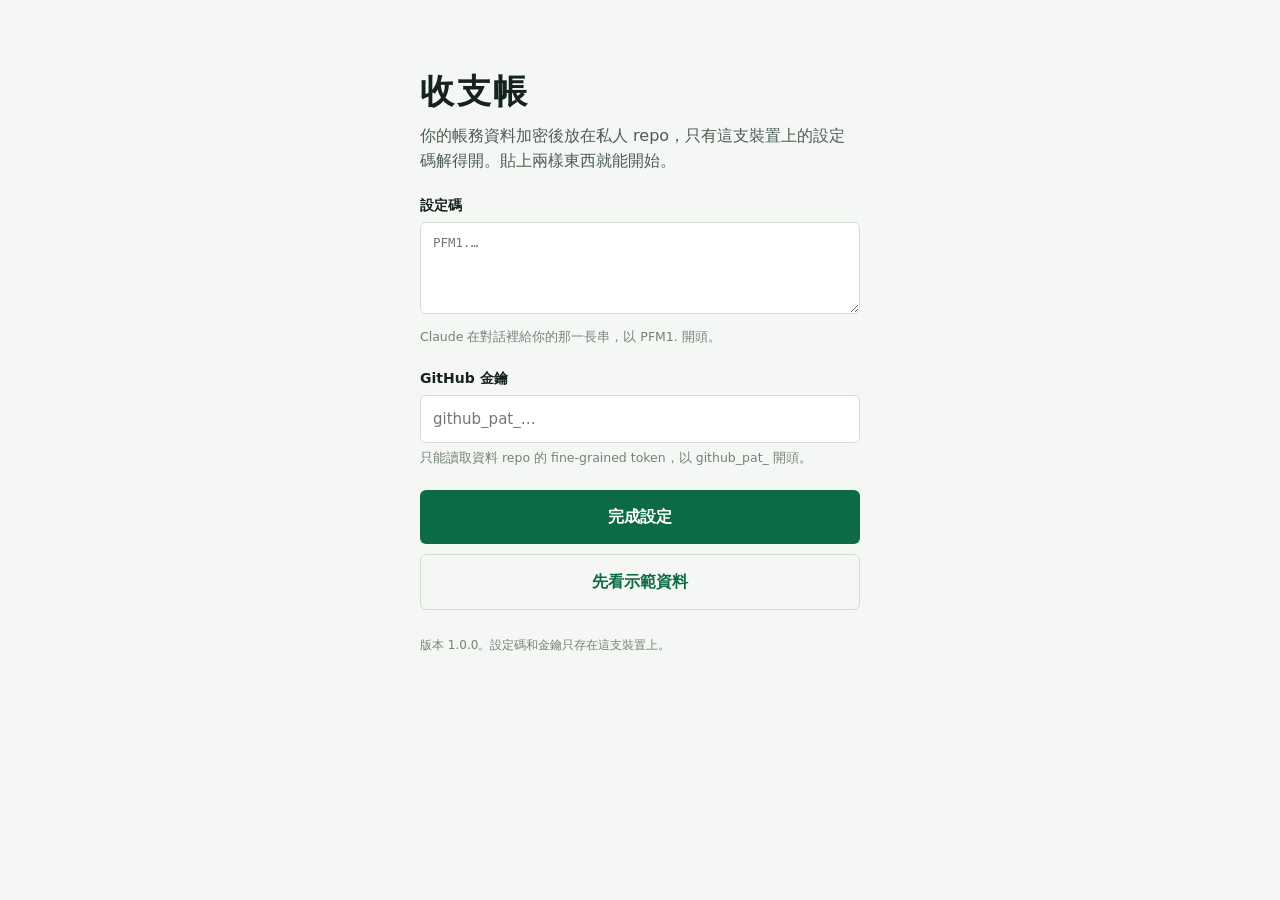
==== index.html @ 472a5d97 "Add finance PWA shell: overview, briefing, transactions and trends Co-Authored-By: Claude Fable 5.2 " ====
<!doctype html>
<html lang="zh-Hant">
<head>
<meta charset="utf-8">
<meta name="viewport" content="width=device-width, initial-scale=1, viewport-fit=cover">
<meta http-equiv="Content-Security-Policy" content="default-src 'self'; script-src 'self'; style-src 'self'; img-src 'self' data:; connect-src 'self' https://api.github.com; manifest-src 'self'; worker-src 'self'; base-uri 'none'; form-action 'self'">
<meta name="referrer" content="no-referrer">
<meta name="robots" content="noindex, nofollow">
<title>收支帳</title>
<meta name="theme-color" content="#f4f7f4" media="(prefers-color-scheme: light)">
<meta name="theme-color" content="#0f1512" media="(prefers-color-scheme: dark)">
<meta name="mobile-web-app-capable" content="yes">
<meta name="apple-mobile-web-app-capable" content="yes">
<meta name="apple-mobile-web-app-status-bar-style" content="default">
<meta name="apple-mobile-web-app-title" content="收支帳">
<link rel="manifest" href="manifest.webmanifest">
<link rel="apple-touch-icon" href="icons/apple-touch-icon.png">
<link rel="icon" type="image/png" sizes="192x192" href="icons/icon-192.png">
<link rel="stylesheet" href="style.css">
</head>
<body>
<div id="app"><main class="shell"><p class="loading">讀取中…</p></main></div>
<noscript>這個 app 需要開啟 JavaScript。</noscript>
<script src="app.js"></script>
</body>
</html>
---- style.css ----
/* 收支帳 — passbook-style personal ledger. No cards: content sits on ruled lines. */
:root {
  color-scheme: light;
  --paper: #f4f7f4;
  --surface: #ffffff;
  --ink: #15231c;
  --ink-2: #4d5d55;
  --ink-3: #738279;
  --rule: #d5ddd7;
  --rule-soft: #e6ebe7;
  --green: #0c6b46;
  --green-soft: #e1eee7;
  --seal: #c23a2e;
  --series-a: #0c6b46;
  --series-b: #e08a1e;
  --series-c: #2a78d6;
  --series-ctx: #9aa7a0;
  --st-critical: #d03b3b;
  --st-serious: #ec835a;
  --st-warning: #fab219;
  --st-info: #738279;
  --st-good: #0ca30c;
  --font-text: -apple-system, BlinkMacSystemFont, "PingFang TC", "Noto Sans TC", "Noto Sans CJK TC", "Microsoft JhengHei", system-ui, sans-serif;
  --font-display: "Songti TC", "Noto Serif TC", "Noto Serif CJK TC", "PMingLiU", ui-serif, Georgia, serif;
  --font-num: ui-serif, "New York", "Songti TC", "Noto Serif TC", "Noto Serif CJK TC", Georgia, serif;
  --tabbar-h: 58px;
}
@media (prefers-color-scheme: dark) {
  :root {
    color-scheme: dark;
    --paper: #0f1512;
    --surface: #18211c;
    --ink: #e8efea;
    --ink-2: #b4c1b9;
    --ink-3: #87958d;
    --rule: #2b372f;
    --rule-soft: #212b25;
    --green: #4fbf8d;
    --green-soft: #1b2a23;
    --seal: #ee6a5c;
    --series-a: #199e70;
    --series-b: #c98500;
    --series-c: #3987e5;
    --series-ctx: #66736c;
    --st-info: #87958d;
  }
}

* { box-sizing: border-box; }
html { -webkit-text-size-adjust: 100%; }
body {
  margin: 0;
  background: var(--paper);
  color: var(--ink);
  font: 16px/1.6 var(--font-text);
  -webkit-font-smoothing: antialiased;
  -webkit-tap-highlight-color: transparent;
}
button, input, textarea { font: inherit; color: inherit; }
button { cursor: pointer; }
:focus-visible { outline: 2px solid var(--green); outline-offset: 2px; border-radius: 4px; }
h1, h2, h3, p, dl, dd, ol, ul { margin: 0; padding: 0; }
ol, ul { list-style: none; }

.shell { max-width: 480px; margin: 0 auto; min-height: 100vh; min-height: 100dvh;
  padding: calc(env(safe-area-inset-top) + 10px) 20px calc(var(--tabbar-h) + env(safe-area-inset-bottom) + 28px); }
.num { font-family: var(--font-num); font-variant-numeric: tabular-nums lining-nums; }
body.hide .amt { filter: blur(7px); -webkit-filter: blur(7px); user-select: none; }

/* ---- top bar */
.top { display: flex; align-items: center; justify-content: space-between; min-height: 44px; }
.top h1 { font: 700 20px/1.2 var(--font-display); letter-spacing: .04em; }
.top .sub { color: var(--ink-3); font-size: 13px; margin-left: 10px; font-weight: 400; font-family: var(--font-text); letter-spacing: 0; }
.icon-btn { width: 44px; height: 44px; border: 0; background: none; display: inline-grid; place-items: center; border-radius: 22px; color: var(--ink-2); }
.icon-btn svg { width: 22px; height: 22px; stroke: currentColor; fill: none; stroke-width: 1.6; stroke-linecap: round; stroke-linejoin: round; }
.icon-btn[aria-pressed="true"] { color: var(--green); background: var(--green-soft); }
.banner { margin: 6px 0 0; padding: 8px 12px; border-left: 3px solid var(--st-info); background: var(--rule-soft); font-size: 13px; color: var(--ink-2); display: flex; gap: 10px; align-items: center; justify-content: space-between; }
.banner.err { border-left-color: var(--st-critical); }
.banner button { border: 0; background: none; color: var(--green); font-weight: 600; padding: 6px 0 6px 8px; white-space: nowrap; }

/* ---- sections on ruled lines */
.sec { padding: 22px 0 4px; border-top: 1px solid var(--rule); margin-top: 22px; }
.sec:first-of-type { border-top: 0; margin-top: 0; }
.sec > h2 { font: 700 17px/1.3 var(--font-display); letter-spacing: .03em; margin-bottom: 12px; }
.sec > h2 small { font: 400 13px var(--font-text); color: var(--ink-3); margin-left: 8px; letter-spacing: 0; }
.muted { color: var(--ink-3); font-size: 13px; }
.link { border: 0; background: none; padding: 10px 0; color: var(--green); font-weight: 600; font-size: 15px; text-align: left; }

/* ---- hero */
.hero { position: relative; padding-top: 14px; }
.hero-label { color: var(--ink-2); font-size: 14px; }
.hero-num { font: 600 56px/1.05 var(--font-num); font-variant-numeric: tabular-nums lining-nums; letter-spacing: -.01em; margin: 4px 0 2px; }
.hero-num .cur { font-size: 18px; font-weight: 400; color: var(--ink-3); margin-right: 6px; letter-spacing: 0; vertical-align: .9em; }
.hero-cmp { font-size: 15px; color: var(--ink-2); }
.hero-cmp b { font-weight: 600; color: var(--ink); }
.postmark { position: absolute; right: 0; top: 6px; width: 72px; height: 72px; border: 1.5px solid var(--seal); border-radius: 50%; color: var(--seal);
  display: grid; place-content: center; text-align: center; transform: rotate(-9deg); opacity: .88; }
.postmark::before { content: ""; position: absolute; inset: 4px; border: 1px solid var(--seal); border-radius: 50%; opacity: .55; }
.postmark span { display: block; font-size: 10px; line-height: 1.2; letter-spacing: .12em; }
.postmark b { display: block; font: 700 17px/1.15 var(--font-num); font-variant-numeric: tabular-nums; }

.chart { position: relative; margin-top: 14px; touch-action: pan-y; }
.chart svg { display: block; width: 100%; height: auto; overflow: visible; }
.chart text { font: 10px var(--font-text); fill: var(--ink-3); }
.chart .axis { stroke: var(--rule); stroke-width: 1; }
.chart .tick { stroke: var(--ink-3); stroke-width: 1; opacity: .55; }
.chart .grid { stroke: var(--rule-soft); stroke-width: 1; }
.ln-cur { fill: none; stroke: var(--series-a); stroke-width: 2; stroke-linejoin: round; stroke-linecap: round; }
.ln-prev { fill: none; stroke: var(--series-ctx); stroke-width: 1.5; stroke-linejoin: round; }
.dot-cur { fill: var(--series-a); stroke: var(--paper); stroke-width: 2; }
.xhair { stroke: var(--ink-3); stroke-width: 1; stroke-dasharray: 2 3; }
.seg-a { fill: var(--series-a); }
.seg-b { fill: var(--series-b); }
.seg-c { fill: var(--series-c); }
.chart text.sel { fill: var(--ink); font-weight: 700; }
.selmark { fill: var(--ink); }
.flagdot { fill: none; stroke: var(--ink-3); stroke-width: 1.2; }
.tip { position: absolute; top: -6px; transform: translate(-50%, -100%); background: var(--ink); color: var(--paper); font-size: 12px; line-height: 1.45;
  padding: 6px 9px; border-radius: 6px; white-space: nowrap; pointer-events: none; z-index: 2; }
.tip[hidden] { display: none; }
.legend { display: flex; flex-wrap: wrap; gap: 4px 16px; font-size: 12px; color: var(--ink-2); margin-top: 6px; }
.legend i { display: inline-block; width: 14px; height: 0; border-top: 2px solid var(--series-a); vertical-align: middle; margin-right: 6px; }
.legend i.prev { border-top: 1.5px solid var(--series-ctx); }
.legend i.box { height: 9px; width: 9px; border: 0; border-radius: 2px; background: var(--series-a); }
.legend i.box.b { background: var(--series-b); }
.legend i.ring { height: 7px; width: 7px; border: 1.2px solid var(--ink-3); border-radius: 50%; }
@media (prefers-reduced-motion: no-preference) {
  .ln-cur.draw { stroke-dasharray: var(--len); stroke-dashoffset: var(--len); animation: draw .7s ease-out .1s forwards; }
  @keyframes draw { to { stroke-dashoffset: 0; } }
}

.stats { display: grid; grid-template-columns: repeat(3, 1fr); margin-top: 16px; border-top: 1px solid var(--rule-soft); }
.stats div { padding: 10px 0 0; }
.stats dt { font-size: 12px; color: var(--ink-3); }
.stats dd { font: 600 18px/1.3 var(--font-num); font-variant-numeric: tabular-nums lining-nums; }
.stats small { display: block; font: 400 11px/1.3 var(--font-text); color: var(--ink-3); }

.budget { margin-top: 16px; }
.budget .track { height: 8px; background: var(--rule-soft); border-radius: 4px; overflow: hidden; }
.budget .fill { height: 100%; background: var(--green); border-radius: 0 4px 4px 0; }
.budget .fill.over { background: var(--st-critical); }
.budget p { display: flex; justify-content: space-between; font-size: 13px; color: var(--ink-2); margin-top: 6px; }

/* ---- briefing */
.headline { font: 600 19px/1.55 var(--font-display); letter-spacing: .02em; }
.big-headline { font: 700 23px/1.5 var(--font-display); letter-spacing: .02em; margin: 6px 0 4px; }
.para { margin-top: 10px; color: var(--ink-2); font-size: 15px; }
.actions li { display: grid; grid-template-columns: 28px 1fr; gap: 0 6px; padding: 14px 0; border-top: 1px solid var(--rule-soft); }
.actions li:first-child { border-top: 0; padding-top: 2px; }
.actions .rank { font: 600 20px/1.3 var(--font-num); color: var(--ink-3); }
.actions h3 { font-size: 16px; font-weight: 600; line-height: 1.45; }
.actions p { font-size: 14px; color: var(--ink-2); margin-top: 4px; }
.impact { display: inline-block; margin-top: 8px; padding: 2px 9px; border-radius: 3px; background: var(--green-soft); color: var(--green); font-size: 12.5px; font-weight: 600; }
.compact li { display: flex; justify-content: space-between; gap: 12px; padding: 8px 0; border-top: 1px solid var(--rule-soft); font-size: 15px; }
.compact li span:last-child { color: var(--green); font-size: 12.5px; font-weight: 600; white-space: nowrap; align-self: center; }

/* ---- alerts */
.alert { display: grid; grid-template-columns: 26px 1fr; gap: 0 6px; padding: 12px 0; border-top: 1px solid var(--rule-soft); }
.alert:first-of-type { border-top: 0; padding-top: 0; }
.alert .ic { width: 20px; height: 20px; margin-top: 2px; }
.alert .lv { font-size: 12px; font-weight: 600; color: var(--ink-2); }
.alert h3 { font-size: 16px; font-weight: 600; line-height: 1.45; }
.alert p { font-size: 14px; color: var(--ink-2); margin-top: 3px; }
.ic-critical { fill: var(--st-critical); } .ic-serious { fill: var(--st-serious); } .ic-warning { fill: var(--st-warning); } .ic-info { fill: var(--st-info); }

/* ---- category rows */
.cat { border-top: 1px solid var(--rule-soft); }
.cat:first-of-type { border-top: 0; }
.cat summary { list-style: none; display: grid; grid-template-columns: 5.2em 1fr auto; align-items: center; gap: 10px; padding: 11px 0; cursor: pointer; }
.cat summary::-webkit-details-marker { display: none; }
.cat .bar { height: 10px; background: var(--series-a); border-radius: 0 4px 4px 0; min-width: 2px; }
.cat .v { font: 600 16px var(--font-num); font-variant-numeric: tabular-nums lining-nums; }
.cat .subs { padding: 0 0 12px 5.2em; margin-left: 10px; font-size: 13.5px; color: var(--ink-2); }
.cat .subs li { display: flex; justify-content: space-between; padding: 2px 0; }

/* ---- rows / lists */
.rows li { display: grid; grid-template-columns: 1fr auto; gap: 2px 12px; padding: 10px 0; border-top: 1px solid var(--rule-soft); }
.rows li:first-child { border-top: 0; }
.rows .n { font-size: 15.5px; line-height: 1.4; overflow-wrap: anywhere; }
.rows .v { font: 600 16px/1.4 var(--font-num); font-variant-numeric: tabular-nums lining-nums; text-align: right; white-space: nowrap; }
.rows .m { grid-column: 1 / -1; font-size: 12.5px; color: var(--ink-3); }
.tag { display: inline-block; font-size: 11px; line-height: 1.5; padding: 0 6px; border: 1px solid var(--rule); border-radius: 3px; color: var(--ink-2); margin-left: 6px; vertical-align: 1px; }
.day-h { font: 600 13px var(--font-text); color: var(--ink-3); padding: 16px 0 2px; border-bottom: 1px solid var(--rule); display: flex; justify-content: space-between; }
.chips { display: flex; gap: 8px; margin: 4px 0 6px; }
.chip { border: 1px solid var(--rule); background: none; border-radius: 16px; padding: 5px 14px; font-size: 14px; color: var(--ink-2); min-height: 34px; }
.chip[aria-pressed="true"] { background: var(--ink); border-color: var(--ink); color: var(--paper); }
.kv { display: grid; grid-template-columns: 1fr auto; gap: 6px 12px; font-size: 15px; }
.kv dd { font: 600 16px var(--font-num); font-variant-numeric: tabular-nums lining-nums; text-align: right; }
.cov li { display: grid; grid-template-columns: 4.6em 1fr; gap: 0 10px; padding: 10px 0; border-top: 1px solid var(--rule-soft); font-size: 14px; }
.cov li:first-child { border-top: 0; }
.cov .st { font-size: 12px; font-weight: 600; }
.cov .st::before { content: ""; display: inline-block; width: 8px; height: 8px; border-radius: 50%; margin-right: 5px; background: var(--ink-3); }
.cov .st.ok::before { background: var(--st-good); }
.cov .st.partial::before { background: var(--st-warning); }
.cov .st.missing::before { background: none; border: 1.5px solid var(--st-critical); width: 5px; height: 5px; }
.cov p { color: var(--ink-2); }
.cov b { font-weight: 600; color: var(--ink); display: block; }
.detail { margin-top: 10px; padding: 10px 12px; background: var(--rule-soft); border-radius: 6px; font-size: 14px; color: var(--ink-2); min-height: 64px; }
.detail b { color: var(--ink); font-weight: 600; }
table.tbl { width: 100%; border-collapse: collapse; font-size: 12.5px; margin-top: 8px; }
.tbl th, .tbl td { padding: 5px 4px; border-top: 1px solid var(--rule-soft); text-align: right; font-variant-numeric: tabular-nums; }
.tbl th:first-child, .tbl td:first-child { text-align: left; }
.tbl th { color: var(--ink-3); font-weight: 600; }
details.more > summary { color: var(--green); font-weight: 600; font-size: 14px; padding: 10px 0; cursor: pointer; list-style: none; }
details.more > summary::-webkit-details-marker { display: none; }
.foot { margin-top: 26px; font-size: 12px; color: var(--ink-3); }

/* ---- tab bar */
.tabbar { position: fixed; left: 0; right: 0; bottom: 0; z-index: 5; background: color-mix(in srgb, var(--paper) 92%, transparent); -webkit-backdrop-filter: blur(12px); backdrop-filter: blur(12px);
  border-top: 1px solid var(--rule); padding-bottom: env(safe-area-inset-bottom); }
.tabbar nav { max-width: 480px; margin: 0 auto; display: grid; grid-template-columns: repeat(4, 1fr); height: var(--tabbar-h); }
.tabbar button { border: 0; background: none; font-size: 15px; color: var(--ink-3); position: relative; letter-spacing: .08em; }
.tabbar button[aria-current="page"] { color: var(--ink); font-weight: 700; }
.tabbar button[aria-current="page"]::before { content: ""; position: absolute; top: -1px; left: 30%; right: 30%; height: 2px; background: var(--green); }

/* ---- setup + settings */
.setup { padding-top: 8vh; }
.setup h1 { font: 700 34px/1.2 var(--font-display); letter-spacing: .08em; }
.setup .lead { margin-top: 10px; color: var(--ink-2); }
.field { margin-top: 20px; }
.field label { display: block; font-weight: 600; font-size: 14px; margin-bottom: 6px; }
.field .hint { font-size: 12.5px; color: var(--ink-3); margin-top: 5px; }
.field input, .field textarea { width: 100%; border: 1px solid var(--rule); background: var(--surface); border-radius: 6px; padding: 11px 12px; font-size: 15px; }
.field textarea { min-height: 92px; resize: vertical; font-family: ui-monospace, Menlo, monospace; font-size: 12.5px; line-height: 1.5; word-break: break-all; }
.btn { display: block; width: 100%; border: 0; border-radius: 6px; padding: 14px; font-weight: 700; font-size: 16px; background: var(--green); color: #fff; margin-top: 22px; }
@media (prefers-color-scheme: dark) { .btn { color: #08130d; } }
.btn.ghost { background: none; color: var(--green); border: 1px solid var(--rule); font-weight: 600; margin-top: 10px; }
.btn.danger { background: none; color: var(--st-critical); border: 1px solid var(--rule); font-weight: 600; margin-top: 10px; }
.btn[disabled] { opacity: .5; }
.note { margin-top: 18px; padding: 10px 12px; border-left: 3px solid var(--st-warning); background: var(--rule-soft); font-size: 13.5px; color: var(--ink-2); }
.error { margin-top: 14px; color: var(--st-critical); font-size: 14px; font-weight: 600; }
dialog { border: 0; padding: 0; background: var(--paper); color: var(--ink); width: 100%; max-width: 480px; margin: auto auto 0; border-radius: 14px 14px 0 0; max-height: 86dvh; }
dialog::backdrop { background: rgba(10, 20, 15, .45); }
dialog .sheet { padding: 20px 20px calc(env(safe-area-inset-bottom) + 20px); }
dialog h2 { font: 700 19px var(--font-display); margin-bottom: 10px; }
.sw { display: flex; justify-content: space-between; align-items: center; padding: 12px 0; border-top: 1px solid var(--rule-soft); font-size: 15px; }
.sw input { width: 22px; height: 22px; accent-color: var(--green); }
.loading { padding: 30vh 0; text-align: center; color: var(--ink-3); }
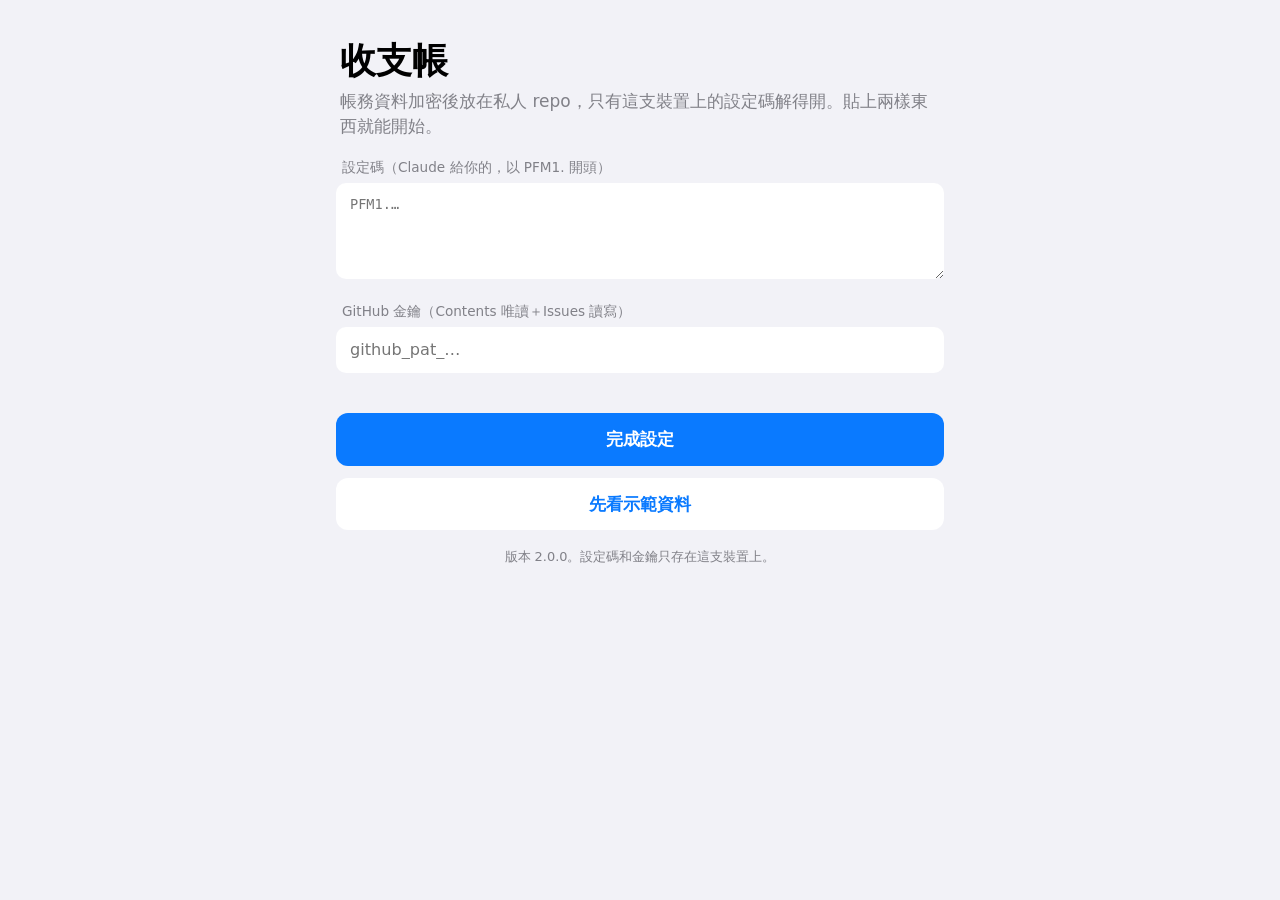
==== commit 8d667e08: "Switch to v2: the root is now version 2, v1 kept at /v1/ - next/ contents moved to the root; the exi" ====
--- a/index.html
+++ b/index.html
@@ -2,13 +2,14 @@
 <html lang="zh-Hant">
 <head>
 <meta charset="utf-8">
-<meta name="viewport" content="width=device-width, initial-scale=1, viewport-fit=cover">
+<meta name="viewport" content="width=device-width, initial-scale=1, maximum-scale=1, user-scalable=no, viewport-fit=cover">
 <meta http-equiv="Content-Security-Policy" content="default-src 'self'; script-src 'self'; style-src 'self'; img-src 'self' data:; connect-src 'self' https://api.github.com; manifest-src 'self'; worker-src 'self'; base-uri 'none'; form-action 'self'">
 <meta name="referrer" content="no-referrer">
 <meta name="robots" content="noindex, nofollow">
+<meta name="format-detection" content="telephone=no">
 <title>收支帳</title>
-<meta name="theme-color" content="#f4f7f4" media="(prefers-color-scheme: light)">
-<meta name="theme-color" content="#0f1512" media="(prefers-color-scheme: dark)">
+<meta name="theme-color" content="#f2f2f7" media="(prefers-color-scheme: light)">
+<meta name="theme-color" content="#000000" media="(prefers-color-scheme: dark)">
 <meta name="mobile-web-app-capable" content="yes">
 <meta name="apple-mobile-web-app-capable" content="yes">
 <meta name="apple-mobile-web-app-status-bar-style" content="default">
@@ -16,11 +17,11 @@
 <link rel="manifest" href="manifest.webmanifest">
 <link rel="apple-touch-icon" href="icons/apple-touch-icon.png">
 <link rel="icon" type="image/png" sizes="192x192" href="icons/icon-192.png">
-<link rel="stylesheet" href="style.css">
+<link rel="stylesheet" href="css/app.css">
 </head>
 <body>
-<div id="app"><main class="shell"><p class="loading">讀取中…</p></main></div>
+<div id="app"><p class="loading">讀取中…</p></div>
 <noscript>這個 app 需要開啟 JavaScript。</noscript>
-<script src="app.js"></script>
+<script type="module" src="js/main.js"></script>
 </body>
 </html>
--- a/css/app.css
+++ b/css/app.css
@@ -0,0 +1,281 @@
+/* 收支帳 v2 — iOS-style shell. System font, grouped lists, tab bar, bottom sheets. No external assets. */
+:root {
+  color-scheme: light dark;
+  --bg: #f2f2f7;
+  --card: #ffffff;
+  --card-2: #f7f7fa;
+  --fill: rgba(118, 118, 128, .12);
+  --fill-2: rgba(118, 118, 128, .2);
+  --label: #000000;
+  --label-2: rgba(60, 60, 67, .62);
+  --label-3: rgba(60, 60, 67, .36);
+  --sep: rgba(60, 60, 67, .2);
+  --tint: #0a7aff;
+  --pos: #1f9d55;
+  --neg: #e5352b;
+  --warn: #f29900;
+  --crit: #ff3b30;
+  --info: #8e8e93;
+  --bar-in: #34c759;
+  --bar-out: #ff9f0a;
+  --bar-sel: #0a7aff;
+  --up: #e5352b;           /* stocks: 台灣慣例 紅漲綠跌 (switchable in 設定) */
+  --down: #1f9d55;
+  --chrome: rgba(249, 249, 251, .86);
+  --shadow: 0 1px 0 rgba(0, 0, 0, .04);
+  --radius: 12px;
+  --fs: 17px;
+  --tabbar-h: 50px;
+  --font: -apple-system, BlinkMacSystemFont, "SF Pro Text", "PingFang TC", "Noto Sans TC", "Microsoft JhengHei", system-ui, sans-serif;
+  --font-round: ui-rounded, -apple-system, "SF Pro Rounded", "PingFang TC", system-ui, sans-serif;
+}
+@media (prefers-color-scheme: dark) {
+  :root:not([data-theme="light"]) {
+    --bg: #000000; --card: #1c1c1e; --card-2: #242426; --fill: rgba(118, 118, 128, .24); --fill-2: rgba(118, 118, 128, .32);
+    --label: #ffffff; --label-2: rgba(235, 235, 245, .62); --label-3: rgba(235, 235, 245, .32); --sep: rgba(84, 84, 88, .55);
+    --tint: #0a84ff; --pos: #30d158; --neg: #ff5c52; --warn: #ffb340; --crit: #ff453a; --info: #98989d;
+    --bar-in: #30d158; --bar-out: #ff9f0a; --bar-sel: #0a84ff; --up: #ff5c52; --down: #30d158; --chrome: rgba(22, 22, 24, .86);
+  }
+}
+:root[data-theme="dark"] {
+  --bg: #000000; --card: #1c1c1e; --card-2: #242426; --fill: rgba(118, 118, 128, .24); --fill-2: rgba(118, 118, 128, .32);
+  --label: #ffffff; --label-2: rgba(235, 235, 245, .62); --label-3: rgba(235, 235, 245, .32); --sep: rgba(84, 84, 88, .55);
+  --tint: #0a84ff; --pos: #30d158; --neg: #ff5c52; --warn: #ffb340; --crit: #ff453a; --info: #98989d;
+  --bar-in: #30d158; --bar-out: #ff9f0a; --bar-sel: #0a84ff; --up: #ff5c52; --down: #30d158; --chrome: rgba(22, 22, 24, .86);
+}
+:root[data-stockcolor="us"] { --up: var(--pos); --down: var(--neg); }
+:root[data-fs="s"] { --fs: 15px; }
+:root[data-fs="l"] { --fs: 19px; }
+:root[data-fs="xl"] { --fs: 21px; }
+
+* { box-sizing: border-box; }
+html { -webkit-text-size-adjust: 100%; text-size-adjust: 100%; touch-action: manipulation; font-size: var(--fs); }
+body {
+  margin: 0; background: var(--bg); color: var(--label); font: 1rem/1.4 var(--font);
+  -webkit-font-smoothing: antialiased; -webkit-tap-highlight-color: transparent;
+  -webkit-user-select: none; user-select: none; -webkit-touch-callout: none;
+  overscroll-behavior-y: none;
+}
+input, textarea, .selectable { -webkit-user-select: text; user-select: text; -webkit-touch-callout: default; }
+button, input, textarea, select { font: inherit; color: inherit; }
+button { cursor: pointer; -webkit-tap-highlight-color: transparent; }
+img, svg { -webkit-user-drag: none; }
+.num, .amt { font-variant-numeric: tabular-nums; }
+.hide .amt { filter: blur(.42em); }
+.muted { color: var(--label-2); }
+.tiny { font-size: .76rem; }
+.sm { font-size: .88rem; }
+.pos { color: var(--pos); } .neg { color: var(--neg); } .up { color: var(--up); } .down { color: var(--down); }
+.sr { position: absolute; width: 1px; height: 1px; overflow: hidden; clip: rect(0 0 0 0); }
+
+/* ------------------------------------------------ app frame */
+#app { min-height: 100vh; }
+.page { padding: calc(env(safe-area-inset-top) + 6px) 16px calc(var(--tabbar-h) + env(safe-area-inset-bottom) + 28px); max-width: 640px; margin: 0 auto; }
+.page[hidden] { display: none; }
+.navbar { display: flex; align-items: flex-end; justify-content: space-between; gap: 8px; padding: 6px 0 4px; min-height: 52px; }
+.navbar h1 { margin: 0; font: 700 2.05rem/1.15 var(--font); letter-spacing: .01em; }
+.navbar .sub { display: block; font: 400 .8rem/1.3 var(--font); color: var(--label-2); margin-bottom: 2px; }
+.nav-actions { display: flex; gap: 4px; padding-bottom: 6px; }
+.icon-btn { width: 36px; height: 36px; border-radius: 18px; border: 0; background: var(--fill); color: var(--tint); display: grid; place-items: center; padding: 0; }
+.icon-btn svg { width: 20px; height: 20px; fill: none; stroke: currentColor; stroke-width: 2; stroke-linecap: round; stroke-linejoin: round; }
+.icon-btn.spin svg { animation: spin 1s linear infinite; }
+@keyframes spin { to { transform: rotate(360deg); } }
+
+.tabbar {
+  position: fixed; left: 0; right: 0; bottom: 0; z-index: 30; display: flex; justify-content: space-around;
+  padding: 4px 0 calc(env(safe-area-inset-bottom) + 2px); background: var(--chrome);
+  -webkit-backdrop-filter: saturate(180%) blur(20px); backdrop-filter: saturate(180%) blur(20px); border-top: .5px solid var(--sep);
+}
+.tabbar button { flex: 1; border: 0; background: none; color: var(--info); display: flex; flex-direction: column; align-items: center; gap: 1px;
+  font-size: .62rem; font-weight: 500; padding: 4px 0 2px; min-height: var(--tabbar-h); position: relative; }
+.tabbar svg { width: 26px; height: 26px; fill: none; stroke: currentColor; stroke-width: 1.8; stroke-linecap: round; stroke-linejoin: round; }
+.tabbar button[aria-selected="true"] { color: var(--tint); }
+.tabbar button[aria-selected="true"] svg { stroke-width: 2.2; }
+.tabbar .badge { position: absolute; top: 2px; left: calc(50% + 6px); min-width: 17px; height: 17px; border-radius: 9px; background: var(--crit); color: #fff;
+  font-size: .62rem; font-weight: 600; line-height: 17px; padding: 0 5px; }
+
+.banner { display: flex; align-items: center; gap: 10px; margin: 6px 0 10px; padding: 10px 14px; border-radius: var(--radius); background: var(--card);
+  font-size: .86rem; color: var(--label-2); }
+.banner.err { color: var(--neg); }
+.banner button { margin-left: auto; border: 0; background: none; color: var(--tint); font-weight: 600; white-space: nowrap; padding: 4px 0; }
+
+/* ------------------------------------------------ grouped sections */
+.group { margin: 22px 0 0; }
+.group > h2 { margin: 0 4px 7px; font: 600 1.18rem/1.25 var(--font); display: flex; align-items: baseline; gap: 8px; }
+.group > h2 small { font: 400 .78rem var(--font); color: var(--label-2); margin-left: auto; }
+.group > h2 button { margin-left: auto; border: 0; background: none; color: var(--tint); font: 400 .9rem var(--font); padding: 0; }
+.group-foot { margin: 7px 16px 0; font-size: .76rem; color: var(--label-2); line-height: 1.45; }
+.card { background: var(--card); border-radius: var(--radius); overflow: hidden; box-shadow: var(--shadow); }
+.card.pad { padding: 14px 16px; }
+.list { list-style: none; margin: 0; padding: 0; background: var(--card); border-radius: var(--radius); overflow: hidden; }
+.list > li { position: relative; }
+.row { display: flex; align-items: center; gap: 12px; min-height: 46px; padding: 9px 16px; width: 100%; border: 0; background: none; text-align: left; color: inherit; }
+button.row:active, .row.tap:active { background: var(--fill); }
+.list > li + li > .row::before, .list > li + li > .rowwrap::before { content: ""; position: absolute; top: 0; left: 16px; right: 0; border-top: .5px solid var(--sep); }
+.list.indent > li + li > .row::before { left: 58px; }
+.row .main { flex: 1; min-width: 0; }
+.row .t { display: block; font-size: 1rem; line-height: 1.3; overflow: hidden; text-overflow: ellipsis; white-space: nowrap; }
+.row .t.wrap { white-space: normal; }
+.row .s { display: block; font-size: .8rem; color: var(--label-2); line-height: 1.35; margin-top: 1px; overflow: hidden; text-overflow: ellipsis; white-space: nowrap; }
+.row .s.wrap { white-space: normal; display: -webkit-box; -webkit-line-clamp: 2; -webkit-box-orient: vertical; }
+.row .v { text-align: right; white-space: nowrap; font-size: 1rem; }
+.row .v small { display: block; font-size: .74rem; color: var(--label-2); }
+.row .chev { width: 8px; height: 13px; flex: none; opacity: .3; }
+.row .chev path { fill: none; stroke: var(--label); stroke-width: 2; }
+.ico { width: 32px; height: 32px; border-radius: 8px; flex: none; display: grid; place-items: center; color: #fff; }
+.ico svg { width: 19px; height: 19px; fill: none; stroke: currentColor; stroke-width: 2; stroke-linecap: round; stroke-linejoin: round; }
+.ico.crit { background: var(--crit); } .ico.serious { background: #ff6b2c; } .ico.warning { background: var(--warn); } .ico.info { background: #8e8e93; }
+.ico.blue { background: var(--tint); } .ico.green { background: var(--pos); } .ico.purple { background: #af52de; } .ico.teal { background: #30b0c7; }
+.tag { display: inline-block; margin-left: 6px; padding: 0 5px; border-radius: 4px; background: var(--fill); color: var(--label-2); font-size: .66rem; line-height: 1.55;
+  vertical-align: .12em; font-weight: 500; }
+.tag.warn { background: rgba(255, 159, 10, .18); color: var(--warn); }
+.tag.blue { background: rgba(10, 122, 255, .14); color: var(--tint); }
+.tag.red { background: rgba(255, 59, 48, .14); color: var(--neg); }
+.pill { border: 0; border-radius: 15px; background: var(--tint); color: #fff; font-size: .82rem; font-weight: 600; padding: 5px 12px; white-space: nowrap; flex: none; }
+.pill.gray { background: var(--fill); color: var(--tint); }
+.pill:disabled { opacity: .45; }
+.more-btn { display: block; width: 100%; border: 0; background: var(--card); color: var(--tint); padding: 12px 16px; text-align: left; font-size: .95rem; }
+.list + .more-btn { margin-top: -1px; border-top: .5px solid var(--sep); border-radius: 0 0 var(--radius) var(--radius); }
+.clock { width: 13px; height: 13px; vertical-align: -.12em; margin-left: 4px; stroke: var(--tint); fill: none; stroke-width: 2; }
+
+/* ------------------------------------------------ overview cards */
+.hero { padding: 16px 16px 14px; }
+.hero .label { font-size: .86rem; color: var(--label-2); display: flex; align-items: center; gap: 6px; }
+.hero .big { font: 700 2.55rem/1.1 var(--font-round); letter-spacing: -.01em; margin: 4px 0 6px; font-variant-numeric: tabular-nums; }
+.hero .big .cur { font-size: 1.05rem; font-weight: 600; margin-right: 4px; color: var(--label-2); }
+.hero .line { font-size: .86rem; color: var(--label-2); line-height: 1.5; }
+.hero .line b { color: var(--label); font-weight: 600; }
+.hero .chips { display: flex; gap: 8px; margin-top: 10px; flex-wrap: wrap; }
+.kv-chip { background: var(--fill); border-radius: 9px; padding: 6px 10px; font-size: .78rem; color: var(--label-2); }
+.kv-chip b { display: block; color: var(--label); font-size: .95rem; font-weight: 600; }
+.est { font-size: .68rem; font-weight: 600; padding: 1px 6px; border-radius: 5px; background: rgba(255, 159, 10, .18); color: var(--warn); }
+.monthnav { display: flex; align-items: center; justify-content: space-between; margin: 8px 2px 0; }
+.monthnav button { border: 0; background: none; color: var(--tint); font-size: .9rem; padding: 6px 2px; }
+
+.progress { padding: 14px 16px; }
+.progress .head { display: flex; align-items: baseline; justify-content: space-between; gap: 8px; }
+.progress .head b { font: 700 1.5rem/1.2 var(--font-round); font-variant-numeric: tabular-nums; }
+.track { position: relative; height: 12px; border-radius: 6px; background: var(--fill); margin: 10px 0 6px; overflow: visible; }
+.track .fill { position: absolute; left: 0; top: 0; bottom: 0; border-radius: 6px; background: var(--pos); transition: width .5s ease; }
+.track .fill.warn { background: var(--warn); } .track .fill.over { background: var(--neg); }
+.track .mark { position: absolute; top: -4px; bottom: -4px; width: 2px; border-radius: 1px; background: var(--label); opacity: .55; }
+.track-legend { display: flex; justify-content: space-between; font-size: .74rem; color: var(--label-2); }
+.cat-rows { margin-top: 10px; }
+
+.chart { position: relative; touch-action: pan-y; }
+.chart svg { display: block; width: 100%; height: auto; overflow: visible; }
+.chart text { fill: var(--label-2); font-size: 10px; font-family: var(--font); }
+.chart .grid { stroke: var(--sep); stroke-width: .6; }
+.chart .b-in { fill: var(--bar-in); } .chart .b-out { fill: var(--bar-out); }
+.chart .dim { opacity: .35; }
+.chart .sel-bg { fill: var(--fill); }
+.chart .incomplete { fill: none; stroke-width: 1.2; stroke-dasharray: 2 2; }
+.chart .ln { fill: none; stroke: var(--tint); stroke-width: 1.8; stroke-linejoin: round; }
+.chart .area { fill: var(--tint); opacity: .1; }
+.chart .ln.up { stroke: var(--up); } .chart .area.up { fill: var(--up); }
+.chart .ln.down { stroke: var(--down); } .chart .area.down { fill: var(--down); }
+.chart .cost { stroke: var(--label-2); stroke-dasharray: 4 3; stroke-width: 1; }
+.chart .buy { fill: var(--tint); stroke: var(--card); stroke-width: 1.2; }
+.chart .div { fill: #af52de; }
+.chart .xh { stroke: var(--label-2); stroke-width: .8; }
+.chart .xdot { fill: var(--tint); stroke: var(--card); stroke-width: 2; }
+.legend { display: flex; gap: 14px; flex-wrap: wrap; font-size: .74rem; color: var(--label-2); margin-top: 6px; }
+.legend i { display: inline-block; width: 9px; height: 9px; border-radius: 2px; margin-right: 5px; vertical-align: -.05em; }
+.chart-tip { min-height: 1.4em; font-size: .82rem; color: var(--label-2); margin-top: 4px; }
+.chart-tip b { color: var(--label); }
+
+.seg { display: flex; background: var(--fill); border-radius: 9px; padding: 2px; gap: 2px; }
+.seg button { flex: 1; border: 0; background: none; border-radius: 7px; padding: 6px 4px; font-size: .82rem; font-weight: 500; color: var(--label); white-space: nowrap; }
+.seg button[aria-pressed="true"] { background: var(--card); box-shadow: 0 3px 8px rgba(0, 0, 0, .12), 0 0 0 .5px rgba(0, 0, 0, .04); font-weight: 600; }
+.scroller { display: flex; gap: 8px; overflow-x: auto; scrollbar-width: none; padding: 2px 2px 8px; margin: 0 -16px; padding-left: 16px; padding-right: 16px;
+  scroll-snap-type: x proximity; }
+.scroller::-webkit-scrollbar { display: none; }
+.mchip { flex: none; scroll-snap-align: start; border: 0; background: var(--card); border-radius: 11px; padding: 7px 11px; text-align: left; min-width: 92px; }
+.mchip b { display: block; font-size: .92rem; }
+.mchip span { display: block; font-size: .68rem; color: var(--label-2); line-height: 1.35; font-variant-numeric: tabular-nums; }
+.mchip[aria-pressed="true"] { background: var(--tint); color: #fff; }
+.mchip[aria-pressed="true"] span { color: rgba(255, 255, 255, .82); }
+.mchip.partial b::after { content: " ◌"; font-size: .7em; opacity: .7; }
+.search { display: flex; align-items: center; gap: 6px; background: var(--fill); border-radius: 10px; padding: 7px 10px; margin: 8px 0; }
+.search svg { width: 16px; height: 16px; stroke: var(--label-2); fill: none; stroke-width: 2.2; flex: none; }
+.search input { flex: 1; border: 0; background: none; outline: none; font-size: 1rem; min-width: 0; padding: 0; }
+.dayhead { display: flex; justify-content: space-between; margin: 16px 4px 6px; font-size: .78rem; color: var(--label-2); font-weight: 500; }
+
+/* ------------------------------------------------ stocks */
+.stock-row .v .chg { font-size: .76rem; }
+.note1 { display: block; font-size: .78rem; color: var(--label-2); margin-top: 3px; white-space: normal; line-height: 1.4; }
+.note1 .d { color: var(--label-3); margin-left: 4px; }
+.ranges { margin: 10px 0 6px; }
+.stock-head .px { font: 700 2rem/1.1 var(--font-round); font-variant-numeric: tabular-nums; }
+.tv { display: block; text-align: center; padding: 12px; color: var(--tint); text-decoration: none; font-weight: 500; }
+
+/* ------------------------------------------------ sheets */
+.scrim { position: fixed; inset: 0; z-index: 40; background: rgba(0, 0, 0, .32); opacity: 0; transition: opacity .25s ease; }
+.scrim.on { opacity: 1; }
+.sheet { position: fixed; left: 0; right: 0; bottom: 0; z-index: 41; max-height: calc(100vh - env(safe-area-inset-top) - 12px); display: flex; flex-direction: column;
+  background: var(--bg); border-radius: 13px 13px 0 0; transform: translateY(100%); transition: transform .32s cubic-bezier(.2, .8, .2, 1);
+  max-width: 640px; margin: 0 auto; box-shadow: 0 -8px 30px rgba(0, 0, 0, .18); }
+.sheet.on { transform: translateY(0); }
+.sheet .grab { flex: none; padding: 6px 0 2px; display: grid; place-items: center; touch-action: none; }
+.sheet .grab i { width: 36px; height: 5px; border-radius: 3px; background: var(--fill-2); }
+.sheet header { flex: none; display: flex; align-items: center; gap: 8px; padding: 2px 16px 8px; touch-action: none; }
+.sheet header h3 { flex: 1; margin: 0; font: 600 1.06rem/1.3 var(--font); text-align: center; }
+.sheet header button { border: 0; background: none; color: var(--tint); font-size: 1rem; padding: 6px 0; min-width: 52px; }
+.sheet header button.l { text-align: left; } .sheet header button.r { text-align: right; font-weight: 600; }
+.sheet .body { overflow-y: auto; -webkit-overflow-scrolling: touch; padding: 0 16px calc(env(safe-area-inset-bottom) + 24px); overscroll-behavior: contain; }
+.sheet .body .group:first-child { margin-top: 6px; }
+.kv { display: grid; grid-template-columns: auto 1fr; gap: 0; }
+.kv dt, .kv dd { margin: 0; padding: 10px 16px; border-top: .5px solid var(--sep); font-size: .94rem; }
+.kv dt { color: var(--label-2); padding-right: 6px; }
+.kv dd { text-align: right; word-break: break-word; }
+.kv dt:first-of-type, .kv dt:first-of-type + dd { border-top: 0; }
+.para { margin: 0; padding: 12px 16px; font-size: .94rem; line-height: 1.55; }
+.para + .para { padding-top: 0; }
+.field { display: flex; align-items: center; gap: 10px; padding: 10px 16px; min-height: 46px; }
+.field label { flex: none; min-width: 6.5em; }
+.field input[type="text"], .field input[type="number"], .field input[type="password"], .field textarea, .field select {
+  flex: 1; border: 0; background: none; text-align: right; outline: none; min-width: 0; font-size: 1rem; padding: 0; }
+.field textarea { text-align: left; resize: none; min-height: 4.2em; line-height: 1.4; }
+.switch { position: relative; width: 51px; height: 31px; flex: none; margin-left: auto; }
+.switch input { position: absolute; inset: 0; opacity: 0; margin: 0; cursor: pointer; }
+.switch i { position: absolute; inset: 0; border-radius: 16px; background: var(--fill-2); transition: background .2s; pointer-events: none; }
+.switch i::after { content: ""; position: absolute; top: 2px; left: 2px; width: 27px; height: 27px; border-radius: 50%; background: #fff;
+  box-shadow: 0 3px 8px rgba(0, 0, 0, .15), 0 1px 1px rgba(0, 0, 0, .16); transition: transform .2s; }
+.switch input:checked + i { background: var(--pos); }
+.switch input:checked + i::after { transform: translateX(20px); }
+.stepper { display: flex; align-items: center; gap: 0; margin-left: auto; background: var(--fill); border-radius: 8px; }
+.stepper button { border: 0; background: none; width: 40px; height: 30px; font-size: 1.2rem; color: var(--label); }
+.stepper span { min-width: 4.8em; text-align: center; font-size: .9rem; font-variant-numeric: tabular-nums; }
+.btn { display: block; width: 100%; border: 0; border-radius: 12px; background: var(--tint); color: #fff; font-weight: 600; font-size: 1.02rem; padding: 14px; margin-top: 12px; }
+.btn.gray { background: var(--card); color: var(--tint); }
+.btn.danger { background: var(--card); color: var(--neg); }
+.btn:disabled { opacity: .5; }
+.cat-grid { display: flex; flex-wrap: wrap; gap: 8px; padding: 12px 16px; }
+.cat-grid button { border: 0; border-radius: 16px; background: var(--fill); padding: 6px 12px; font-size: .88rem; }
+.cat-grid button[aria-pressed="true"] { background: var(--tint); color: #fff; }
+
+/* ------------------------------------------------ setup */
+.setup { padding-top: calc(env(safe-area-inset-top) + 30px); }
+.setup h1 { font: 700 2.1rem/1.2 var(--font); margin: 10px 4px 6px; }
+.setup .lead { color: var(--label-2); margin: 0 4px 18px; line-height: 1.5; }
+.setup textarea, .setup input { width: 100%; border: 0; border-radius: 10px; background: var(--card); padding: 12px 14px; font-size: .95rem; outline: none; }
+.setup textarea { min-height: 96px; resize: vertical; font-family: ui-monospace, Menlo, monospace; font-size: .8rem; }
+.setup label { display: block; font-size: .8rem; color: var(--label-2); margin: 16px 6px 6px; text-transform: none; }
+.error { color: var(--neg); font-size: .88rem; min-height: 1.2em; margin: 10px 6px 0; }
+.note { background: rgba(255, 159, 10, .14); color: var(--label); border-radius: 12px; padding: 12px 14px; font-size: .86rem; line-height: 1.5; margin: 0 0 6px; }
+.loading { text-align: center; color: var(--label-2); padding-top: 40vh; }
+
+.empty { padding: 18px 16px; color: var(--label-2); font-size: .9rem; text-align: center; }
+.toast { position: fixed; left: 50%; bottom: calc(var(--tabbar-h) + env(safe-area-inset-bottom) + 18px); transform: translate(-50%, 20px); z-index: 60;
+  background: rgba(30, 30, 32, .92); color: #fff; padding: 10px 16px; border-radius: 20px; font-size: .86rem; opacity: 0; transition: all .25s ease;
+  pointer-events: none; max-width: 86vw; text-align: center; }
+.toast.on { opacity: 1; transform: translate(-50%, 0); }
+
+@media (prefers-reduced-motion: reduce) {
+  *, *::before, *::after { transition: none !important; animation: none !important; }
+}
+/* colour classes win over the neutral defaults of their containers */
+.hero .line b.up, .row .v small.up, .hero .line .amt.up, .up { color: var(--up); }
+.hero .line b.down, .row .v small.down, .hero .line .amt.down, .down { color: var(--down); }
+.hero .line .amt.pos, .row .v .pos, .pos { color: var(--pos); }
+.hero .line .amt.neg, .row .v .neg, .neg { color: var(--neg); }
